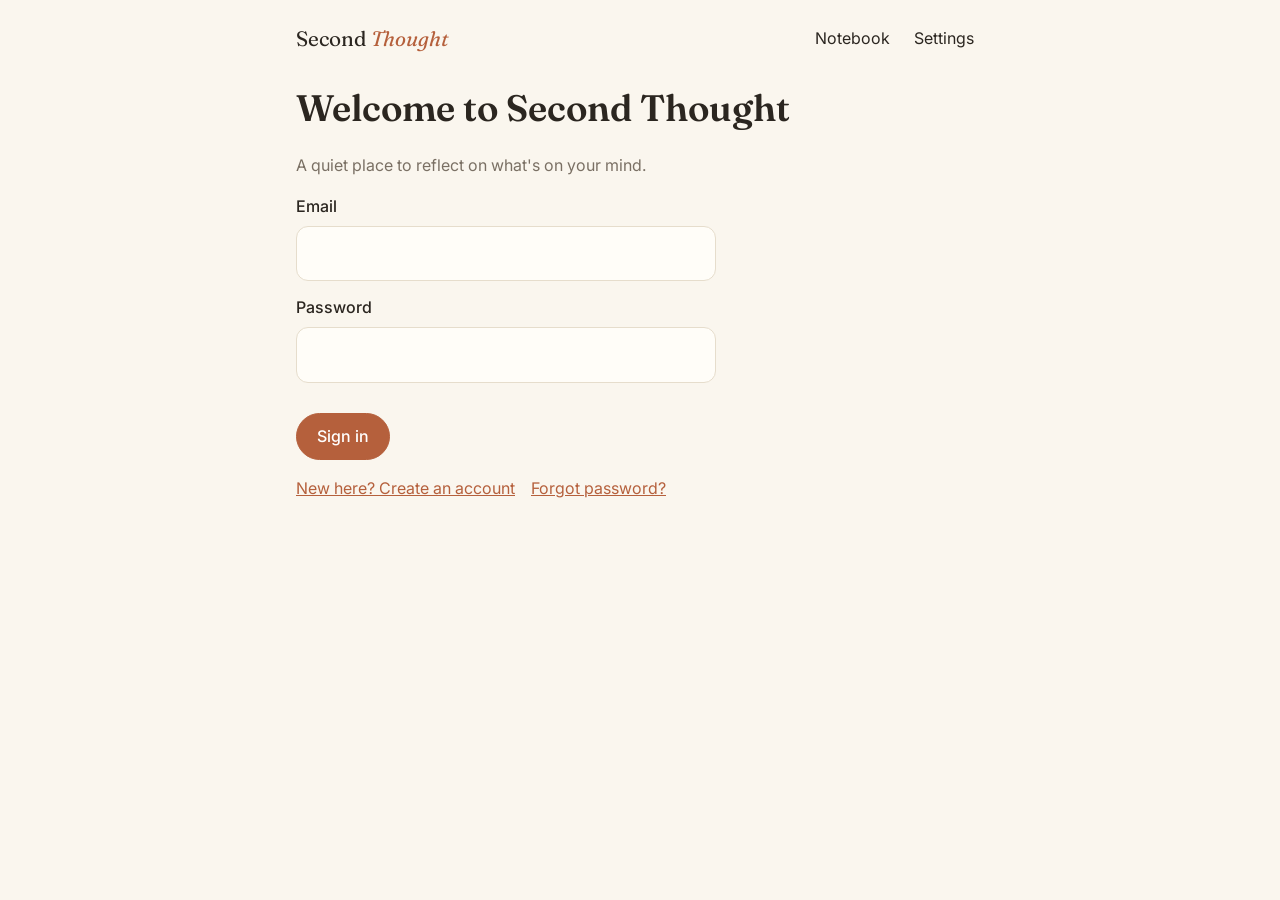
==== index.html @ 33d8cb40 "Second Thought: guided reflection journal with Supabase sign-in Reflect with an AI guide or write in" ====
<!doctype html>
<html lang="en">
<head>
  <meta charset="utf-8">
  <meta name="viewport" content="width=device-width, initial-scale=1">
  <title>Second Thought</title>
  <meta name="description" content="A reflective journal with a gentle AI guide.">
  <link rel="preconnect" href="https://fonts.googleapis.com">
  <link rel="preconnect" href="https://fonts.gstatic.com" crossorigin>
  <link href="https://fonts.googleapis.com/css2?family=Fraunces:opsz,wght@9..144,400;9..144,600&family=Inter:wght@400;500;600&display=swap" rel="stylesheet">
  <link rel="stylesheet" href="css/style.css">
</head>
<body>
  <header class="topbar">
    <button class="brand" data-nav="home">Second <em>Thought</em></button>
    <nav id="nav" hidden>
      <button data-nav="notebook">Notebook</button>
      <button data-nav="settings">Settings</button>
    </nav>
  </header>

  <div id="crisis" class="crisis" hidden role="alert">
    <strong>You don't have to carry this alone.</strong>
    If you're thinking about hurting yourself or someone else, or you're not safe, please reach out now:
    call or text <a href="tel:988">988</a> (Suicide &amp; Crisis Lifeline, US) or call <a href="tel:911">911</a> in an emergency.
    <button class="link" id="crisis-close">Dismiss</button>
  </div>

  <main>
    <!-- Sign in / create account / reset password -->
    <section id="view-auth" class="view">
      <h1 id="auth-title">Welcome to Second Thought</h1>
      <p class="muted" id="auth-intro">A quiet place to reflect on what's on your mind.</p>
      <form id="auth-form" class="auth">
        <label for="auth-email" id="auth-email-label">Email</label>
        <input id="auth-email" type="email" autocomplete="email" required>
        <label for="auth-password" id="auth-password-label">Password</label>
        <input id="auth-password" type="password" autocomplete="current-password" minlength="8" required>
        <div class="actions">
          <button class="primary" type="submit" id="auth-submit">Sign in</button>
        </div>
      </form>
      <p class="auth-links">
        <button class="link" id="auth-switch">New here? Create an account</button>
        <button class="link" id="auth-forgot">Forgot password?</button>
      </p>
      <p id="auth-msg" class="muted"></p>
    </section>

    <!-- Home: today's prompt -->
    <section id="view-home" class="view" hidden>
      <p class="date" id="today"></p>
      <h1>What's on your mind today?</h1>
      <textarea id="opening" class="paper" rows="4" placeholder="A sentence or two is plenty."></textarea>
      <div class="actions">
        <button class="primary" id="start-reflect">Reflect with a guide</button>
        <button class="secondary" id="start-write">Write it myself</button>
      </div>
      <p class="fineprint">Second Thought is a journal, not therapy. Your entries are private to your account.</p>
    </section>

    <!-- Reflect: AI conversation -->
    <section id="view-reflect" class="view" hidden>
      <p class="date" id="reflect-date"></p>
      <div id="chat" class="chat" aria-live="polite"></div>
      <form id="reply-form" class="reply">
        <textarea id="reply" rows="3" placeholder="Take your time…"></textarea>
        <div class="actions">
          <button class="primary" type="submit">Send</button>
          <button class="secondary" type="button" id="finish">I'm done for today</button>
        </div>
      </form>
      <div id="reflect-done" class="actions" hidden>
        <button class="primary" id="save-reflection">Save to notebook</button>
        <button class="secondary" id="journal-it">Journal it in my own words</button>
      </div>
    </section>

    <!-- Write: questions + own words -->
    <section id="view-write" class="view" hidden>
      <p class="date" id="write-date"></p>
      <h1 id="write-title">Your reflection</h1>
      <blockquote id="write-opening" class="opening"></blockquote>
      <div id="write-questions"></div>
      <label class="free-label" for="write-free">Anything else?</label>
      <textarea id="write-free" class="paper" rows="4"></textarea>
      <div class="actions">
        <button class="primary" id="save-write">Save to notebook</button>
      </div>
    </section>

    <!-- Notebook: list of entries -->
    <section id="view-notebook" class="view" hidden>
      <h1>Notebook</h1>
      <ul id="entries" class="entries"></ul>
      <p id="empty" class="muted" hidden>No entries yet. Your reflections will show up here.</p>
    </section>

    <!-- Entry detail -->
    <section id="view-entry" class="view" hidden>
      <button class="link" data-nav="notebook">← Notebook</button>
      <article id="entry"></article>
      <div class="actions">
        <button class="secondary danger" id="delete-entry">Delete entry</button>
      </div>
    </section>

    <!-- Settings -->
    <section id="view-settings" class="view" hidden>
      <h1>Settings</h1>
      <p>Signed in as <strong id="signed-in-as"></strong></p>
      <div class="actions">
        <button class="secondary" id="sign-out">Sign out</button>
      </div>
      <h2>Your data</h2>
      <p class="fineprint">Your entries are saved to your account. You can also download a copy anytime.</p>
      <div class="actions">
        <button class="secondary" id="export">Export entries</button>
        <label class="secondary file-btn">Import entries<input id="import" type="file" accept="application/json" hidden></label>
      </div>
      <p id="settings-msg" class="muted"></p>
    </section>

    <p id="status" class="status" hidden></p>
  </main>

  <script type="module" src="js/app.js"></script>
</body>
</html>
---- css/style.css ----
:root {
  --paper: #faf6ee;
  --page: #fffdf8;
  --ink: #2b2620;
  --muted: #7a7064;
  --line: #e6ddcc;
  --accent: #b5603c;
  --accent-ink: #ffffff;
  --guide-bg: #f1eadc;
  --crisis-bg: #fdecea;
  --crisis-ink: #7a1f14;
  --rule: rgba(181, 96, 60, 0.12);
}

@media (prefers-color-scheme: dark) {
  :root {
    --paper: #1d1a17;
    --page: #262220;
    --ink: #eee6da;
    --muted: #a69c8f;
    --line: #3a342e;
    --accent: #e08a62;
    --accent-ink: #1d1a17;
    --guide-bg: #2f2a25;
    --crisis-bg: #3d1f1a;
    --crisis-ink: #ffd5cc;
    --rule: rgba(224, 138, 98, 0.12);
  }
}

* { box-sizing: border-box; }

body {
  margin: 0;
  background: var(--paper);
  color: var(--ink);
  font: 16px/1.6 Inter, system-ui, sans-serif;
}

button, input, textarea { font: inherit; color: inherit; }

.topbar {
  display: flex;
  justify-content: space-between;
  align-items: center;
  max-width: 720px;
  margin: 0 auto;
  padding: 16px;
}
.topbar nav { display: flex; gap: 4px; }
.topbar nav button, .brand {
  background: none;
  border: 0;
  cursor: pointer;
  padding: 6px 10px;
  border-radius: 8px;
}
.topbar nav button:hover { background: var(--guide-bg); }
.brand { font-family: Fraunces, Georgia, serif; font-size: 1.3rem; padding-left: 0; }
.brand em { color: var(--accent); }

main { max-width: 720px; margin: 0 auto; padding: 0 16px 64px; }

h1, h2 { font-family: Fraunces, Georgia, serif; font-weight: 600; line-height: 1.25; }
h1 { font-size: clamp(1.7rem, 5vw, 2.3rem); margin: 0.2em 0 0.6em; }
h2 { font-size: 1.25rem; margin-top: 2em; }

.date { color: var(--muted); margin: 24px 0 0; font-size: 0.95rem; }
.muted, .fineprint { color: var(--muted); }
.fineprint { font-size: 0.85rem; }

textarea, input[type="password"], input[type="email"] {
  width: 100%;
  border: 1px solid var(--line);
  border-radius: 12px;
  background: var(--page);
  padding: 14px 16px;
  resize: vertical;
}
textarea:focus, input:focus { outline: 2px solid var(--accent); outline-offset: 1px; }

/* Lined-paper look for journal writing */
.paper {
  line-height: 32px;
  padding-top: 8px;
  background-image: linear-gradient(transparent 31px, var(--rule) 31px);
  background-size: 100% 32px;
  background-attachment: local;
  background-color: var(--page);
}

.actions { display: flex; flex-wrap: wrap; gap: 10px; margin: 16px 0; }

.primary, .secondary {
  border-radius: 999px;
  padding: 10px 20px;
  cursor: pointer;
  border: 1px solid var(--accent);
  font-weight: 500;
}
.primary { background: var(--accent); color: var(--accent-ink); }
.secondary { background: transparent; color: var(--accent); }
.primary:disabled, .secondary:disabled { opacity: 0.5; cursor: default; }
.danger { border-color: var(--muted); color: var(--muted); }
.file-btn { display: inline-block; }

.link { background: none; border: 0; color: var(--accent); cursor: pointer; padding: 0; text-decoration: underline; }

.crisis {
  max-width: 688px;
  margin: 0 auto 16px;
  padding: 14px 16px;
  border-radius: 12px;
  background: var(--crisis-bg);
  color: var(--crisis-ink);
}
.crisis a { color: inherit; font-weight: 600; }
.crisis .link { color: inherit; margin-left: 6px; }

/* Conversation */
.chat { display: flex; flex-direction: column; gap: 12px; margin: 16px 0; }
.bubble { padding: 12px 16px; border-radius: 16px; max-width: 88%; white-space: pre-wrap; }
.bubble.user { align-self: flex-end; background: var(--page); border: 1px solid var(--line); }
.bubble.guide { align-self: flex-start; background: var(--guide-bg); font-family: Fraunces, Georgia, serif; font-size: 1.05rem; }
.bubble.thinking { color: var(--muted); font-style: italic; }

/* Write mode */
.opening { margin: 0 0 24px; padding-left: 14px; border-left: 3px solid var(--accent); color: var(--muted); }
.question { margin: 24px 0 8px; font-family: Fraunces, Georgia, serif; font-size: 1.1rem; display: block; }
.free-label { display: block; margin: 24px 0 8px; font-family: Fraunces, Georgia, serif; font-size: 1.1rem; }

/* Notebook */
.entries { list-style: none; padding: 0; margin: 0; }
.entries li button {
  width: 100%;
  text-align: left;
  background: var(--page);
  border: 1px solid var(--line);
  border-radius: 12px;
  padding: 14px 16px;
  margin-bottom: 10px;
  cursor: pointer;
}
.entries li button:hover { border-color: var(--accent); }
.entries .title { font-family: Fraunces, Georgia, serif; font-size: 1.1rem; display: block; }
.entries .meta { color: var(--muted); font-size: 0.85rem; }

.tags { display: flex; flex-wrap: wrap; gap: 6px; margin: 8px 0; }
.tag { background: var(--guide-bg); border-radius: 999px; padding: 2px 10px; font-size: 0.85rem; }

#entry h1 { margin-top: 16px; }
#entry .takeaway { padding: 12px 16px; border-radius: 12px; background: var(--guide-bg); }
#entry .answer { white-space: pre-wrap; margin: 0 0 8px; }
#entry details { margin-top: 24px; color: var(--muted); }

.status { position: fixed; left: 50%; bottom: 20px; transform: translateX(-50%); background: var(--ink); color: var(--paper); padding: 10px 18px; border-radius: 999px; max-width: calc(100% - 32px); }

label { display: block; font-weight: 500; margin-bottom: 6px; }

/* Sign in */
.auth { max-width: 420px; }
.auth input { margin-bottom: 14px; }
.auth-links { display: flex; flex-wrap: wrap; gap: 16px; }
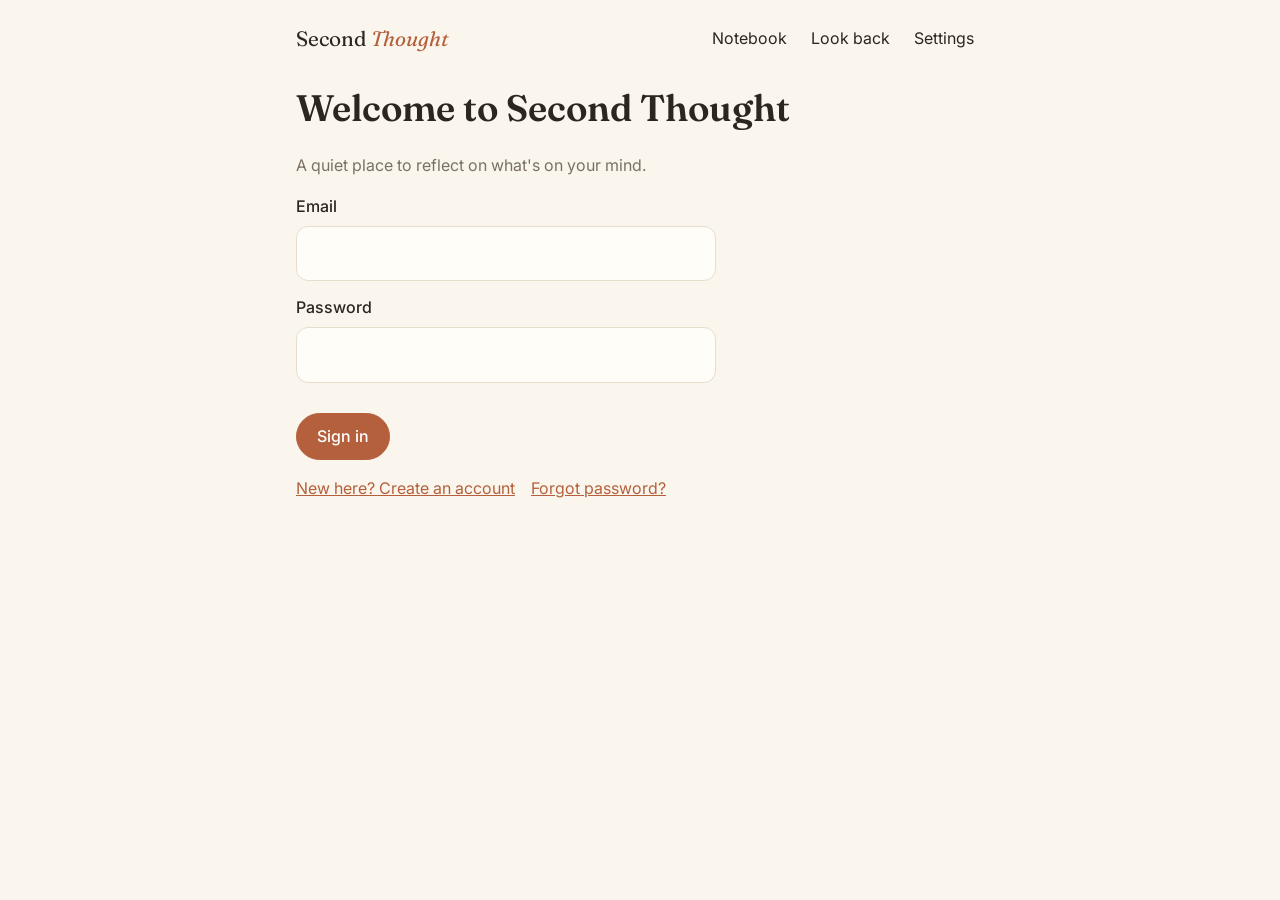
==== commit fa2329dc: "Add follow-ups, look back, daily reminder, and writing-first flow - Home check-in asks how a recent " ====
--- a/index.html
+++ b/index.html
@@ -15,6 +15,7 @@
     <button class="brand" data-nav="home">Second <em>Thought</em></button>
     <nav id="nav" hidden>
       <button data-nav="notebook">Notebook</button>
+      <button data-nav="lookback">Look back</button>
       <button data-nav="settings">Settings</button>
     </nav>
   </header>
@@ -50,11 +51,31 @@
     <!-- Home: today's prompt -->
     <section id="view-home" class="view" hidden>
       <p class="date" id="today"></p>
+
+      <!-- Follow-up on a recent intention -->
+      <div id="checkin" class="checkin" hidden>
+        <p class="checkin-when" id="checkin-when"></p>
+        <p class="checkin-takeaway" id="checkin-takeaway"></p>
+        <p class="checkin-ask">How did it go?</p>
+        <div class="choices" role="group" aria-label="How did it go?">
+          <button class="chip" data-follow="done">I did it</button>
+          <button class="chip" data-follow="partly">Partly</button>
+          <button class="chip" data-follow="not_yet">Not yet</button>
+        </div>
+        <div id="checkin-more" hidden>
+          <textarea id="checkin-note" rows="2" placeholder="Anything you want to add? (optional)"></textarea>
+          <div class="actions">
+            <button class="primary" id="checkin-save">Save</button>
+          </div>
+        </div>
+        <button class="link" id="checkin-skip">Skip</button>
+      </div>
+
       <h1>What's on your mind today?</h1>
       <textarea id="opening" class="paper" rows="4" placeholder="A sentence or two is plenty."></textarea>
       <div class="actions">
-        <button class="primary" id="start-reflect">Reflect with a guide</button>
-        <button class="secondary" id="start-write">Write it myself</button>
+        <button class="primary" id="start-write">Write it out</button>
+        <button class="secondary" id="start-reflect">Talk it through</button>
       </div>
       <p class="fineprint">Second Thought is a journal, not therapy. Your entries are private to your account.</p>
     </section>
@@ -71,8 +92,8 @@
         </div>
       </form>
       <div id="reflect-done" class="actions" hidden>
-        <button class="primary" id="save-reflection">Save to notebook</button>
-        <button class="secondary" id="journal-it">Journal it in my own words</button>
+        <button class="primary" id="journal-it">Write it in my own words</button>
+        <button class="secondary" id="save-reflection">Just save the summary</button>
       </div>
     </section>
 
@@ -84,6 +105,8 @@
       <div id="write-questions"></div>
       <label class="free-label" for="write-free">Anything else?</label>
       <textarea id="write-free" class="paper" rows="4"></textarea>
+      <label class="free-label" for="write-takeaway">One thing I want to remember or do next</label>
+      <textarea id="write-takeaway" class="paper" rows="2" placeholder="I'll check back with you on this next time."></textarea>
       <div class="actions">
         <button class="primary" id="save-write">Save to notebook</button>
       </div>
@@ -94,6 +117,20 @@
       <h1>Notebook</h1>
       <ul id="entries" class="entries"></ul>
       <p id="empty" class="muted" hidden>No entries yet. Your reflections will show up here.</p>
+    </section>
+
+    <!-- Look back: patterns over time -->
+    <section id="view-lookback" class="view" hidden>
+      <h1>Look back</h1>
+      <div class="choices" role="group" aria-label="Period">
+        <button class="chip" data-period="7" aria-pressed="true">Past week</button>
+        <button class="chip" data-period="30" aria-pressed="false">Past month</button>
+      </div>
+      <div id="lookback-stats"></div>
+      <div class="actions">
+        <button class="primary" id="lookback-ai">What do you notice?</button>
+      </div>
+      <div id="lookback-insight"></div>
     </section>
 
     <!-- Entry detail -->
@@ -112,6 +149,13 @@
       <div class="actions">
         <button class="secondary" id="sign-out">Sign out</button>
       </div>
+      <h2>Daily reminder</h2>
+      <p class="fineprint">Add a gentle daily reminder to your phone or computer calendar. It links straight back here.</p>
+      <label for="reminder-time">Time</label>
+      <input id="reminder-time" type="time" value="20:30">
+      <div class="actions">
+        <button class="secondary" id="reminder-add">Add to my calendar</button>
+      </div>
       <h2>Your data</h2>
       <p class="fineprint">Your entries are saved to your account. You can also download a copy anytime.</p>
       <div class="actions">
--- a/css/style.css
+++ b/css/style.css
@@ -69,7 +69,7 @@
 .muted, .fineprint { color: var(--muted); }
 .fineprint { font-size: 0.85rem; }
 
-textarea, input[type="password"], input[type="email"] {
+textarea, input[type="password"], input[type="email"], input[type="time"] {
   width: 100%;
   border: 1px solid var(--line);
   border-radius: 12px;
@@ -161,3 +161,37 @@
 .auth { max-width: 420px; }
 .auth input { margin-bottom: 14px; }
 .auth-links { display: flex; flex-wrap: wrap; gap: 16px; }
+
+/* Check-in on a past intention */
+.checkin {
+  margin: 20px 0 8px;
+  padding: 16px;
+  border-radius: 16px;
+  background: var(--guide-bg);
+}
+.checkin p { margin: 0 0 8px; }
+.checkin-when { color: var(--muted); font-size: 0.9rem; }
+.checkin-takeaway { font-family: Fraunces, Georgia, serif; font-size: 1.1rem; }
+.checkin-ask { font-weight: 500; }
+.checkin textarea { margin-top: 12px; }
+
+.choices { display: flex; flex-wrap: wrap; gap: 8px; margin: 8px 0 12px; }
+.chip {
+  border: 1px solid var(--line);
+  background: var(--page);
+  border-radius: 999px;
+  padding: 6px 14px;
+  cursor: pointer;
+}
+.chip[aria-pressed="true"] { border-color: var(--accent); background: var(--accent); color: var(--accent-ink); }
+
+/* Look back */
+.stats { display: grid; grid-template-columns: repeat(auto-fit, minmax(150px, 1fr)); gap: 10px; margin: 16px 0; }
+.stat { background: var(--page); border: 1px solid var(--line); border-radius: 12px; padding: 12px 14px; }
+.stat .num { font-family: Fraunces, Georgia, serif; font-size: 1.6rem; display: block; }
+.stat .label { color: var(--muted); font-size: 0.85rem; }
+.insight { background: var(--guide-bg); border-radius: 16px; padding: 16px 18px; margin-top: 8px; }
+.insight ul { padding-left: 20px; }
+.insight .question { margin-top: 12px; }
+.follow { color: var(--muted); font-size: 0.9rem; }
+input[type="time"] { width: auto; }
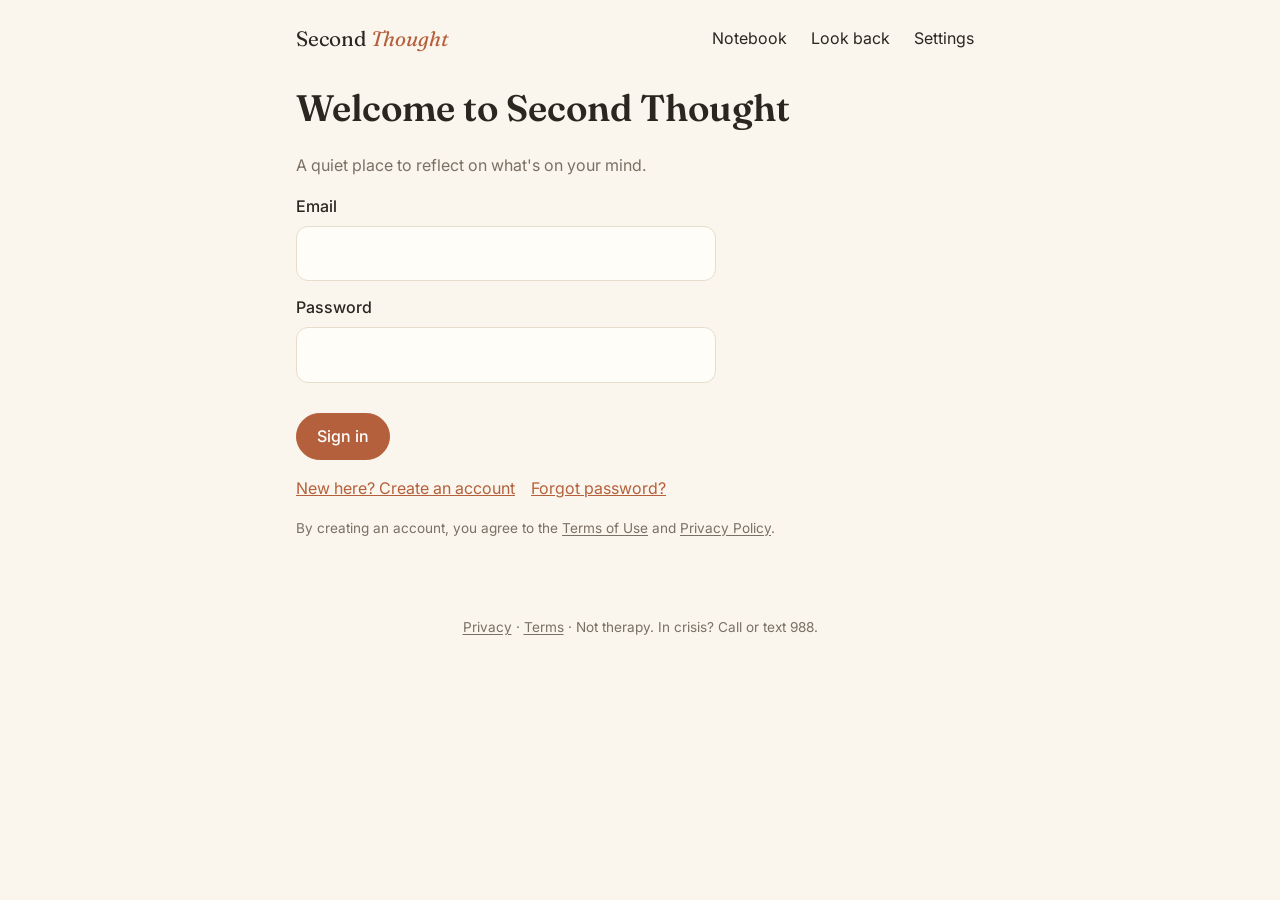
==== commit fbf5f1fc: "Add privacy policy and terms; pin actions, least-privilege deploy, security scan + Dependabot Co-Aut" ====
--- a/index.html
+++ b/index.html
@@ -46,6 +46,7 @@
         <button class="link" id="auth-forgot">Forgot password?</button>
       </p>
       <p id="auth-msg" class="muted"></p>
+      <p class="fineprint">By creating an account, you agree to the <a href="terms.html">Terms of Use</a> and <a href="privacy.html">Privacy Policy</a>.</p>
     </section>
 
     <!-- Home: today's prompt -->
@@ -168,6 +169,7 @@
     <p id="status" class="status" hidden></p>
   </main>
 
+  <footer class="site-footer fineprint"><a href="privacy.html">Privacy</a> · <a href="terms.html">Terms</a> · Not therapy. In crisis? Call or text 988.</footer>
   <script type="module" src="js/app.js"></script>
 </body>
 </html>
--- a/css/style.css
+++ b/css/style.css
@@ -195,3 +195,11 @@
 .insight .question { margin-top: 12px; }
 .follow { color: var(--muted); font-size: 0.9rem; }
 input[type="time"] { width: auto; }
+
+/* Privacy / terms pages and footer */
+.legal { padding-bottom: 64px; }
+.legal h2 { font-size: 1.2rem; margin-top: 32px; }
+.legal li { margin-bottom: 6px; }
+.legal a, .site-footer a, .fineprint a { color: inherit; text-underline-offset: 2px; }
+.callout { background: var(--guide-bg); border-radius: 12px; padding: 4px 16px; margin: 16px 0; }
+.site-footer { max-width: 720px; margin: 0 auto; padding: 0 16px 32px; text-align: center; }
